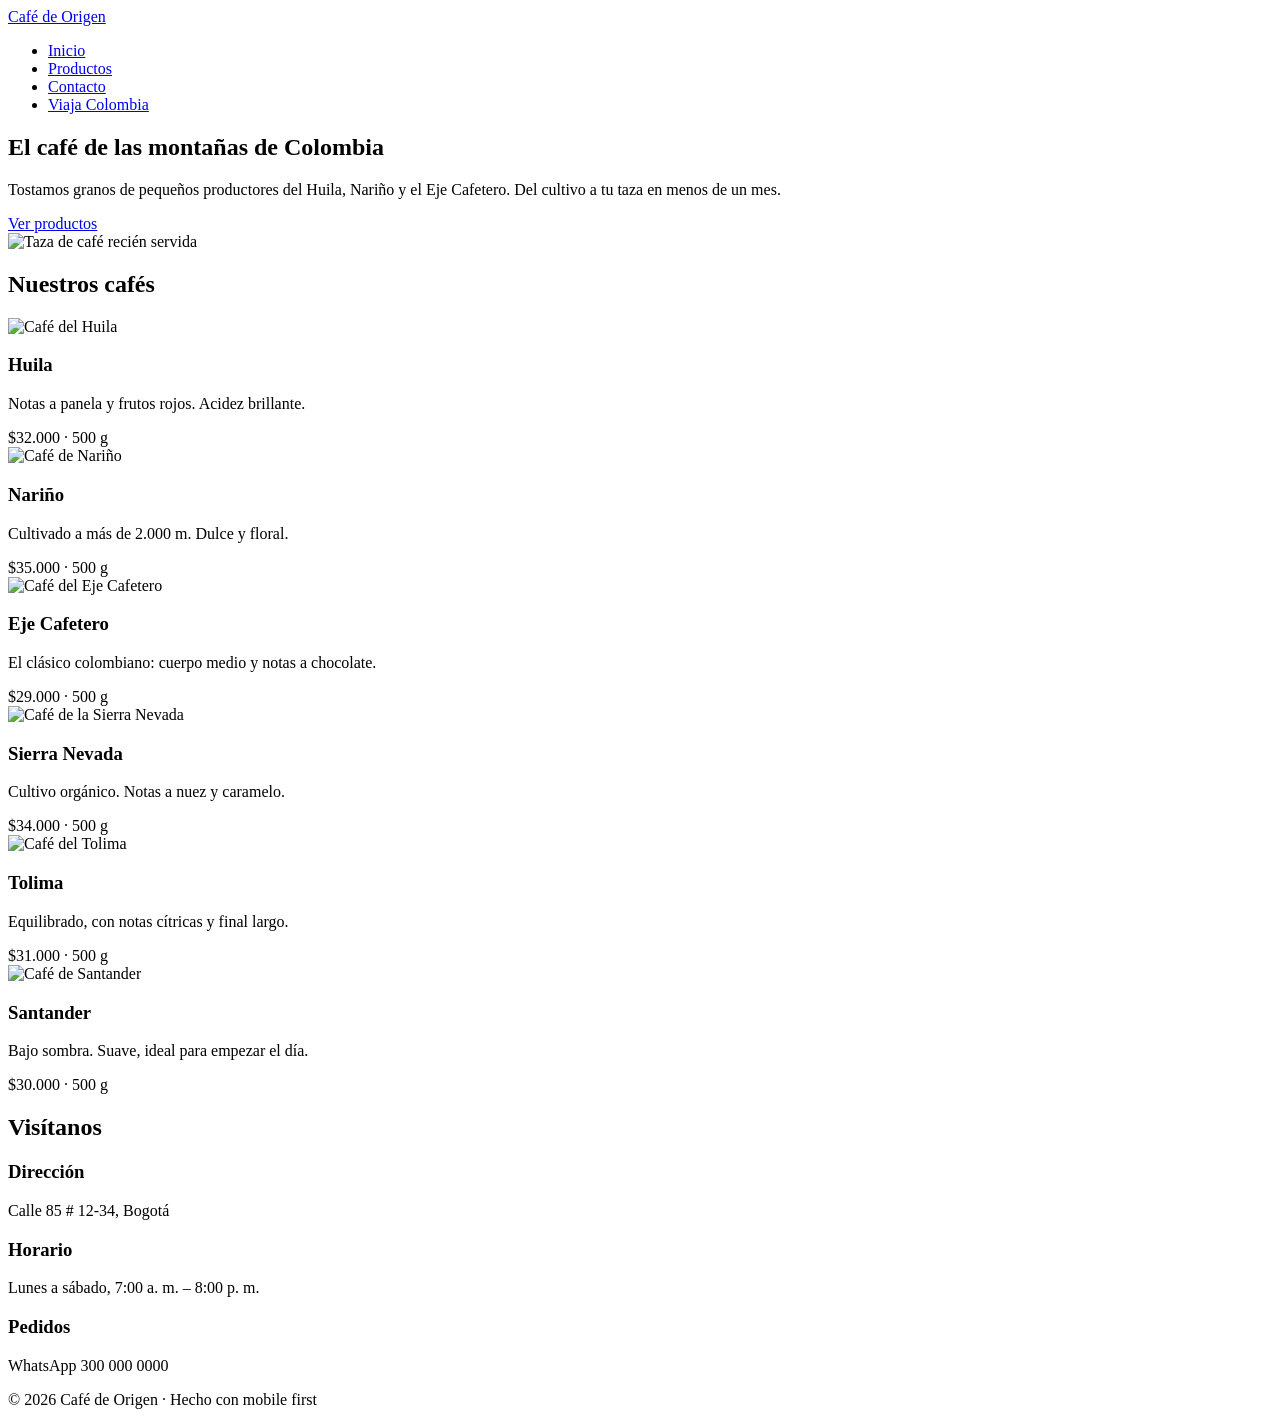
==== index.html @ c7a489b7 "Add cafe de origen website Co-authored-by: Copilot <223556219+Copilot@users.noreply.github.com>" ====
<!DOCTYPE html>
<html lang="en">

<head>
    <meta charset="UTF-8">
    <meta name="viewport" content="width=<device-width>, initial-scale=1.0">
    <title>Café De Origen</title>
    <link rel="stylesheet" href="css/styles-cafe.css">
</head>

<body>
    <!-- ENCABEZADO -->
    <header class="header">
        <div class="contenedor header__contenido">
            <a href="#inicio" class="logo"> Café de Origen</a>
            <nav>
                <ul class="nav__lista">
                    <li><a href="#inicio">Inicio</a></li>
                    <li><a href="#productos">Productos</a></li>
                    <li><a href="#contacto">Contacto</a></li>
                    <li><a href="viajacolombia/index.html" class="nav__destacado">Viaja Colombia</a></li>
                </ul>
            </nav>
        </div>
    </header>
    <main>
        <!-- HERO -->
        <section class="hero" id="inicio">
            <div class="contenedor hero__contenido">
                <div class="hero__texto">
                    <h1>El café de las montañas de Colombia</h1>
                    <p>Tostamos granos de pequeños productores del Huila, Nariño y el Eje
                        Cafetero. Del cultivo a tu taza en menos de un mes.</p>
                    <a href="#productos" class="boton">Ver productos</a>
                </div>
                <img class="hero__imagen" src="https://placehold.co/800x600/4b2e2a/f7f1e8.png?text=Cafe+de+Origen" alt="Taza de
café recién servida">
            </div>
        </section>
        <!-- PRODUCTOS -->
        <section class="productos" id="productos">
            <div class="contenedor">
                <h2>Nuestros cafés</h2>
                <div class="tarjetas">
                    <article class="tarjeta">
                        <img src="https://placehold.co/600x400/6b4226/f7f1e8.png?text=Huila" alt="Café del Huila">
                        <div class="tarjeta__cuerpo">
                            <h3>Huila</h3>
                            <p>Notas a panela y frutos rojos. Acidez brillante.</p>
                            <span class="precio">$32.000 · 500 g</span>
                        </div>
                    </article>
                    <article class="tarjeta">
                        <img src="https://placehold.co/600x400/6b4226/f7f1e8.png?text=Narino" alt="Café de Nariño">
                        <div class="tarjeta__cuerpo">
                            <h3>Nariño</h3>
                            <p>Cultivado a más de 2.000 m. Dulce y floral.</p>
                            <span class="precio">$35.000 · 500 g</span>
                        </div>
                    </article>
                    <article class="tarjeta">
                        <img src="https://placehold.co/600x400/6b4226/f7f1e8.png?text=Eje+Cafetero" alt="Café del
Eje Cafetero">
                        <div class="tarjeta__cuerpo">
                            <h3>Eje Cafetero</h3>
                            <p>El clásico colombiano: cuerpo medio y notas a chocolate.</p>
                            <span class="precio">$29.000 · 500 g</span>
                        </div>
                    </article>
                    <article class="tarjeta">
                        <img src="https://placehold.co/600x400/6b4226/f7f1e8.png?text=Sierra+Nevada" alt="Café de
la Sierra Nevada">
                        <div class="tarjeta__cuerpo">
                            <h3>Sierra Nevada</h3>
                            <p>Cultivo orgánico. Notas a nuez y caramelo.</p>
                            <span class="precio">$34.000 · 500 g</span>
                        </div>
                    </article>
                    <article class="tarjeta">
                        <img src="https://placehold.co/600x400/6b4226/f7f1e8.png?text=Tolima" alt="Café del Tolima">
                        <div class="tarjeta__cuerpo">
                            <h3>Tolima</h3>
                            <p>Equilibrado, con notas cítricas y final largo.</p>
                            <span class="precio">$31.000 · 500 g</span>
                        </div>
                    </article>
                    <article class="tarjeta">
                        <img src="https://placehold.co/600x400/6b4226/f7f1e8.png?text=Santander"
                            alt="Café de Santander">
                        <div class="tarjeta__cuerpo">
                            <h3>Santander</h3>
                            <p>Bajo sombra. Suave, ideal para empezar el día.</p>
                            <span class="precio">$30.000 · 500 g</span>
                        </div>
                    </article>
                </div>
            </div>
        </section>
        <!-- CONTACTO -->
        <section class="contacto" id="contacto">
            <div class="contenedor">
                <h2>Visítanos</h2>
                <div class="contacto__grid">
                    <div class="contacto__bloque">
                        <h3>Dirección</h3>
                        <p>Calle 85 # 12-34, Bogotá</p>
                    </div>
                    <div class="contacto__bloque">
                        <h3>Horario</h3>
                        <p>Lunes a sábado, 7:00 a. m. – 8:00 p. m.</p>
                    </div>
                    <div class="contacto__bloque">
                        <h3>Pedidos</h3>
                        <p>WhatsApp 300 000 0000</p>
                    </div>
                </div>
            </div>
        </section>
    </main>
    <!-- PIE DE PÁGINA -->
    <footer class="footer">
        <p>© 2026 Café de Origen · Hecho con mobile first</p>
    </footer>

</body>

</html>
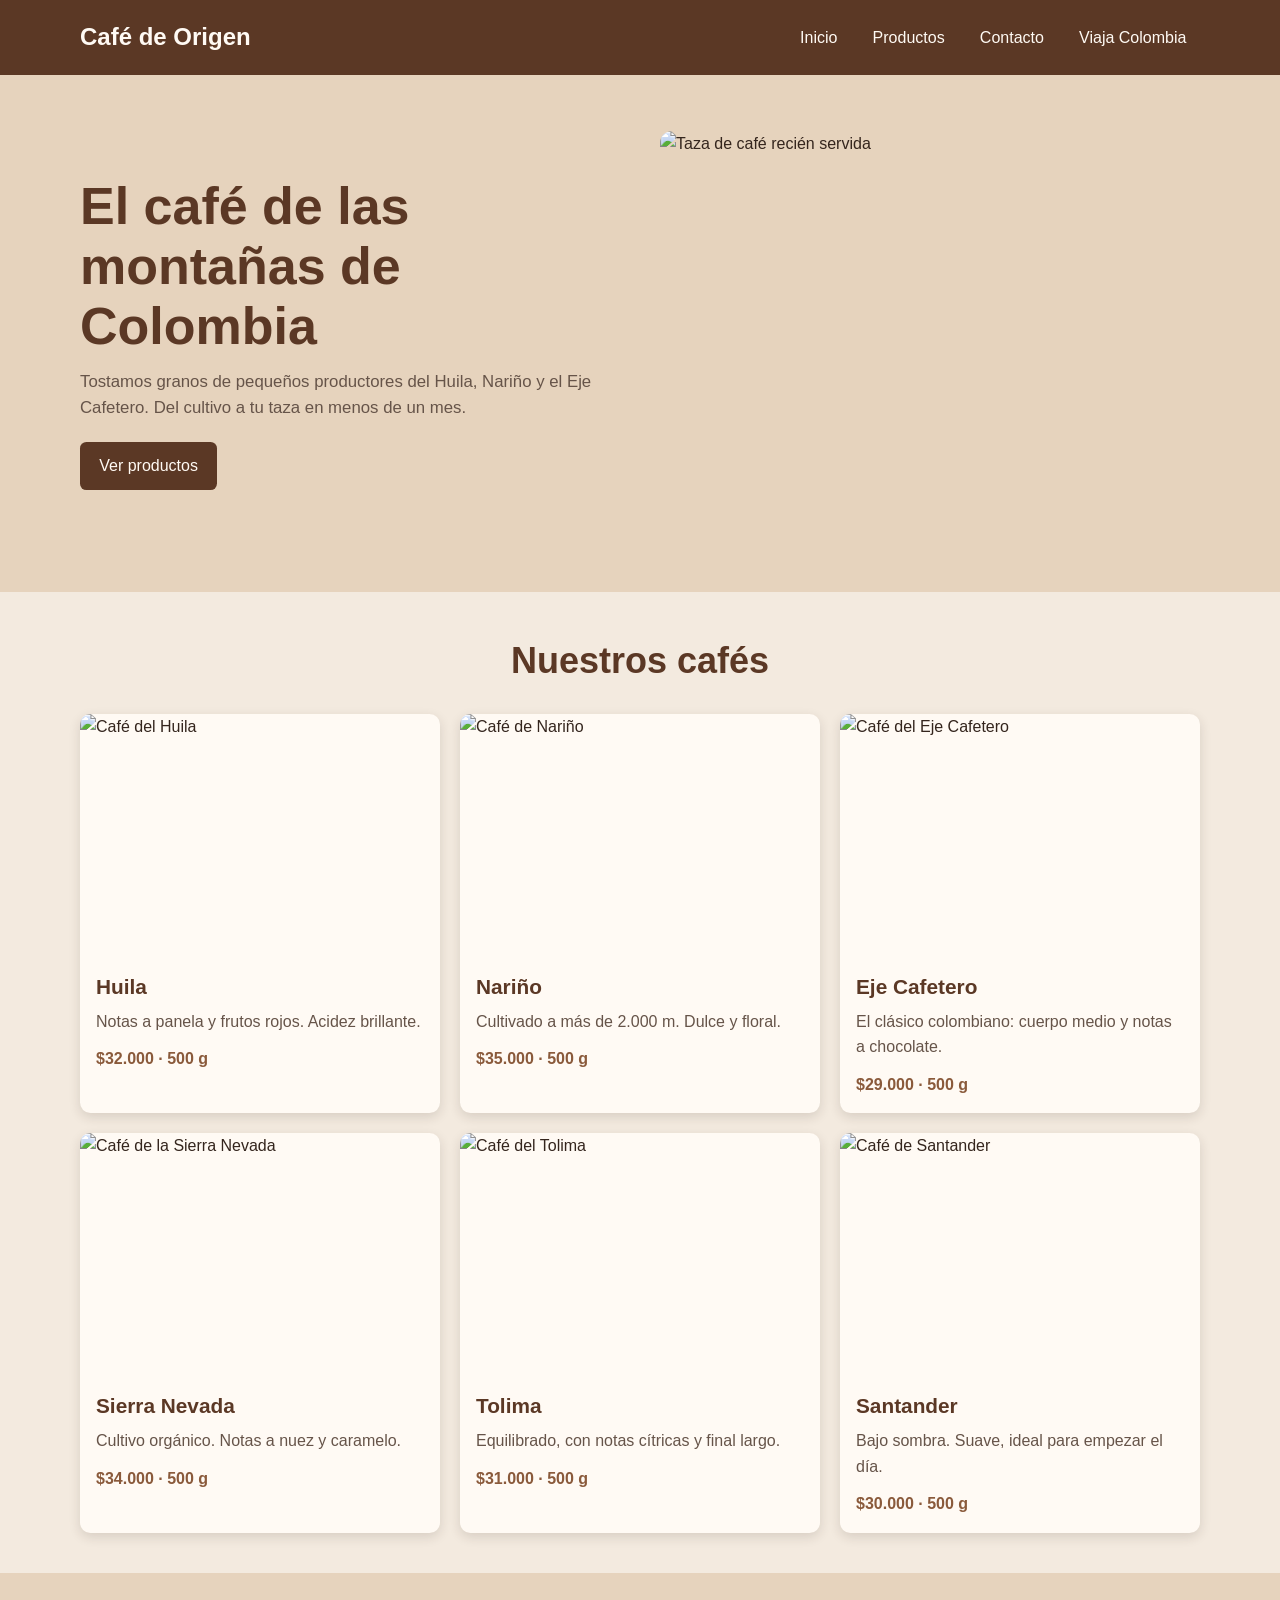
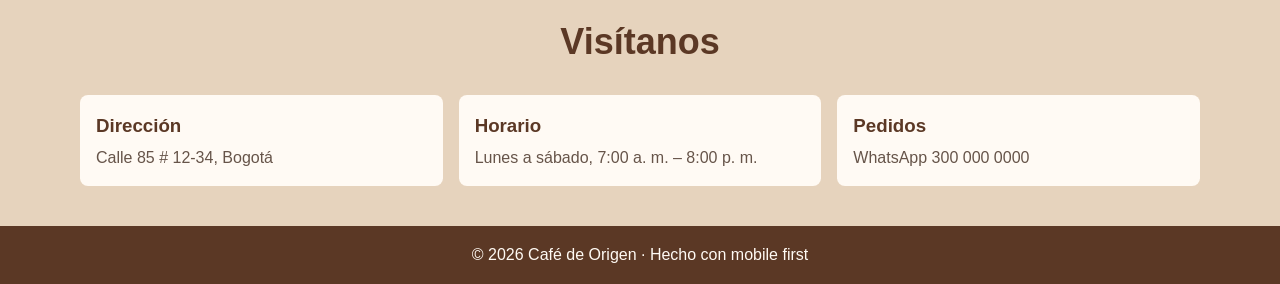
==== commit 52709797: "diseño responsive implementado" ====
--- a/index.html
+++ b/index.html
@@ -3,7 +3,7 @@
 
 <head>
     <meta charset="UTF-8">
-    <meta name="viewport" content="width=<device-width>, initial-scale=1.0">
+    <meta name="viewport" content="width=device-width, initial-scale=1.0">
     <title>Café De Origen</title>
     <link rel="stylesheet" href="css/styles-cafe.css">
 </head>
@@ -18,7 +18,7 @@
                     <li><a href="#inicio">Inicio</a></li>
                     <li><a href="#productos">Productos</a></li>
                     <li><a href="#contacto">Contacto</a></li>
-                    <li><a href="viajacolombia/index.html" class="nav__destacado">Viaja Colombia</a></li>
+                    <li><a href="viaja-colombia/viajes.html" class="nav__destacado">Viaja Colombia</a></li>
                 </ul>
             </nav>
         </div>
--- a/css/styles-cafe.css
+++ b/css/styles-cafe.css
@@ -0,0 +1,252 @@
+:root {
+    color-scheme: light;
+    --color-primario: #5b3825;
+    --color-primario-hover: #422719;
+    --color-secundario: #8a5a3b;
+    --color-fondo: #f3eadf;
+    --color-superficie: #fffaf4;
+    --color-acento: #e6d3bd;
+    --color-texto: #34251d;
+    --color-texto-suave: #665449;
+    --sombra: 0 0.25rem 0.75rem rgb(52 37 29 / 14%);
+}
+
+* {
+    box-sizing: border-box;
+}
+
+html {
+    scroll-behavior: smooth;
+}
+
+body {
+    margin: 0;
+    background-color: var(--color-fondo);
+    color: var(--color-texto);
+    font-family: "Franklin Gothic Medium", "Arial Narrow", Arial, sans-serif;
+    line-height: 1.6;
+}
+
+img {
+    display: block;
+    max-width: 100%;
+}
+
+.contenedor {
+    width: 100%;
+    max-width: 72rem;
+    margin-inline: auto;
+    padding-inline: 1rem;
+}
+
+.header {
+    background-color: var(--color-primario);
+    color: var(--color-superficie);
+    padding-block: 1rem;
+}
+
+.header__contenido {
+    display: flex;
+    flex-direction: column;
+    align-items: center;
+    gap: 1rem;
+}
+
+.logo {
+    color: inherit;
+    font-size: 1.5rem;
+    font-weight: 700;
+    text-decoration: none;
+}
+
+.nav__lista {
+    display: flex;
+    flex-wrap: wrap;
+    justify-content: center;
+    gap: 0.5rem;
+    margin: 0;
+    padding: 0;
+    list-style: none;
+}
+
+.nav__lista a {
+    display: block;
+    padding: 0.55rem 0.85rem;
+    border-radius: 0.4rem;
+    color: inherit;
+    text-decoration: none;
+    transition: background-color 0.2s ease;
+}
+
+.nav__lista a:hover,
+.nav__lista a:focus-visible {
+    background-color: var(--color-secundario);
+}
+
+.nav__lista a:focus-visible,
+.boton:focus-visible {
+    outline: 0.18rem solid var(--color-acento);
+    outline-offset: 0.15rem;
+}
+
+.hero {
+    padding-block: 2rem;
+    background-color: var(--color-acento);
+}
+
+.hero__contenido {
+    display: grid;
+    align-items: center;
+    gap: 1.5rem;
+}
+
+.hero__texto h1 {
+    margin: 0 0 0.75rem;
+    color: var(--color-primario);
+    font-size: clamp(2rem, 6vw, 3.25rem);
+    line-height: 1.15;
+}
+
+.hero__texto p {
+    max-width: 38rem;
+    margin: 0 0 1.25rem;
+    color: var(--color-texto-suave);
+    font-size: 1.05rem;
+}
+
+.hero__imagen {
+    width: 100%;
+    aspect-ratio: 4 / 3;
+    border-radius: 0.75rem;
+    object-fit: cover;
+}
+
+.boton {
+    display: inline-block;
+    padding: 0.7rem 1.2rem;
+    border: 0;
+    border-radius: 0.4rem;
+    background-color: var(--color-primario);
+    color: var(--color-superficie);
+    font: inherit;
+    text-decoration: none;
+    transition: background-color 0.2s ease;
+}
+
+.boton:hover {
+    background-color: var(--color-primario-hover);
+}
+
+.productos {
+    padding-block: 2.5rem;
+}
+
+.productos h2,
+.contacto h2 {
+    margin: 0 0 1.5rem;
+    color: var(--color-primario);
+    font-size: clamp(1.7rem, 4vw, 2.25rem);
+    text-align: center;
+}
+
+.tarjetas {
+    display: grid;
+    grid-template-columns: repeat(auto-fit, minmax(min(100%, 17rem), 1fr));
+    gap: 1.25rem;
+}
+
+.tarjeta {
+    overflow: hidden;
+    border-radius: 0.65rem;
+    background-color: var(--color-superficie);
+    box-shadow: var(--sombra);
+}
+
+.tarjeta img {
+    width: 100%;
+    aspect-ratio: 3 / 2;
+    object-fit: cover;
+}
+
+.tarjeta__cuerpo {
+    padding: 1rem;
+}
+
+.tarjeta__cuerpo h3 {
+    margin: 0 0 0.35rem;
+    color: var(--color-primario);
+    font-size: 1.3rem;
+}
+
+.tarjeta__cuerpo p {
+    margin: 0 0 0.75rem;
+    color: var(--color-texto-suave);
+}
+
+.precio {
+    color: var(--color-secundario);
+    font-weight: 700;
+}
+
+.contacto {
+    padding-block: 2.5rem;
+    background-color: var(--color-acento);
+}
+
+.contacto__grid {
+    display: grid;
+    gap: 1rem;
+}
+
+.contacto__bloque {
+    padding: 1rem;
+    border-radius: 0.5rem;
+    background-color: var(--color-superficie);
+}
+
+.contacto__bloque h3 {
+    margin: 0 0 0.25rem;
+    color: var(--color-primario);
+}
+
+.contacto__bloque p {
+    margin: 0;
+    color: var(--color-texto-suave);
+}
+
+.footer {
+    padding: 1rem;
+    background-color: var(--color-primario);
+    color: var(--color-superficie);
+    text-align: center;
+}
+
+.footer p {
+    margin: 0;
+}
+
+@media (min-width: 48rem) {
+    .header__contenido {
+        flex-direction: row;
+        justify-content: space-between;
+    }
+
+    .hero {
+        padding-block: 3.5rem;
+    }
+
+    .hero__contenido {
+        grid-template-columns: 1fr 1fr;
+        gap: 2.5rem;
+    }
+
+    .contacto__grid {
+        grid-template-columns: repeat(3, minmax(0, 1fr));
+    }
+}
+
+@media (min-width: 64rem) {
+    .tarjetas {
+        grid-template-columns: repeat(3, minmax(0, 1fr));
+    }
+}
